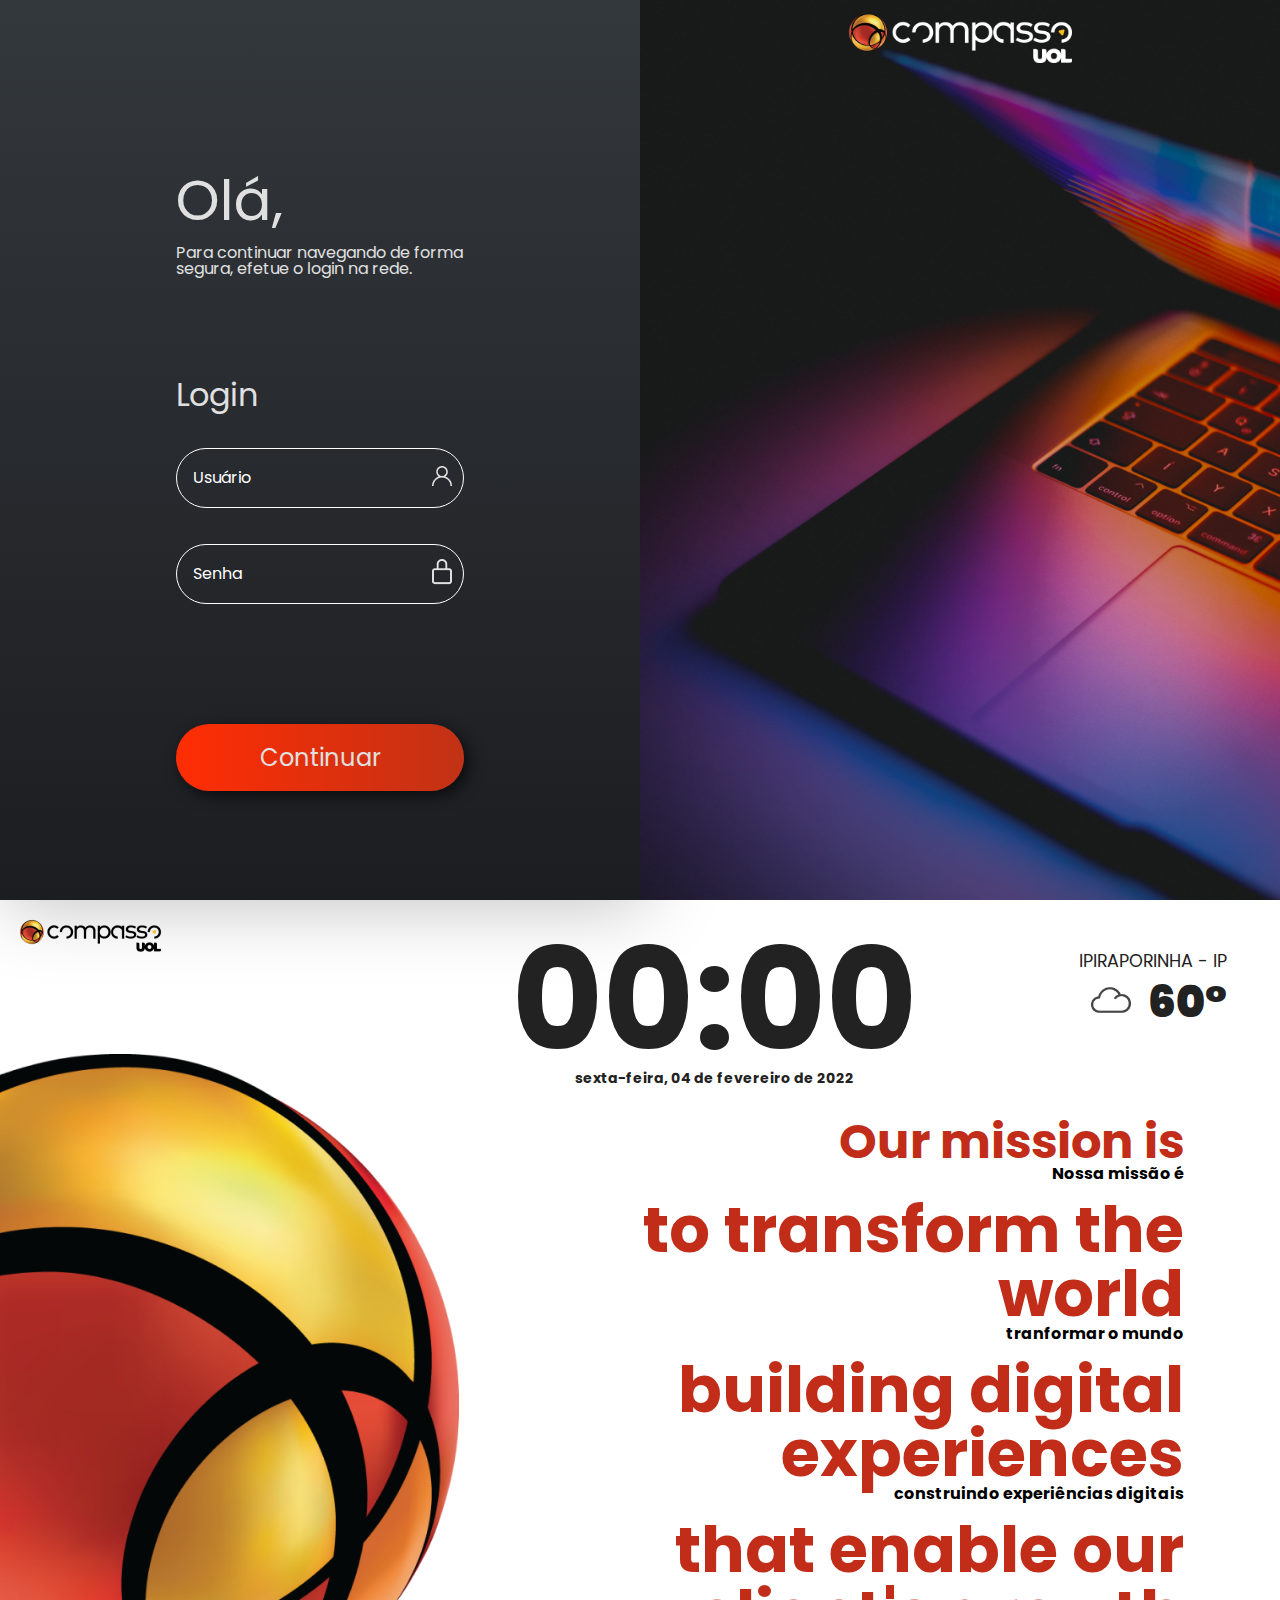
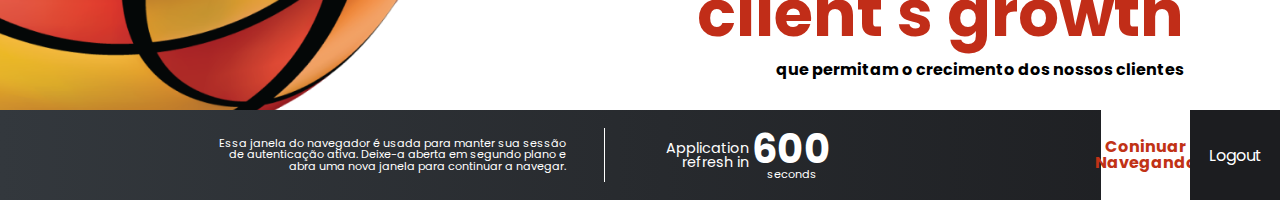
==== index.html @ 87ddc3a5 "Doc: file js added" ====
<!DOCTYPE html>
<html lang="pt-br">
    <head>
        <meta charset="UTF-8">
        <meta http-equiv="X-UA-Compatible" content="IE=edge">
        <meta name="viewport" content="width=device-width, initial-scale=1.0">
        <link rel="icon" type="image/png" href="./assets/icon_compass.png">
        <link rel="stylesheet" href="index.css">
        <script type="module" src="index.js" defer></script>
        <title>Login - First Project</title>
    </head>
    <body>
        <main>
            <section id="login-page">
                <div id="container-left">
                    <div id="content-container-left">
                        <div id="box-greeting">
                            <div id="content-greeting">
                                <h1>Olá,</h1>
                                <p>Para continuar navegando de forma<br>segura, efetue o login na rede.</p>
                            </div>
                        </div>
                        <div id="container-login">
                            <h2>Login</h2>
                            <div class="box-input-login-page">
                                <input type="text" id="input-text" class="input-login-page" required placeholder="Usuário">
                                <div>
                                    <img src="./assets/logo_user.png" alt="Ícone Usuário">
                                </div>
                            </div>
                            <div class="box-input-login-page">
                                <input type="password" id="input-password" class="input-login-page" required placeholder="Senha">
                                <div>
                                    <img src="./assets/logo_password.png" alt="Ícone Senha">
                                </div>
                            </div>

                            <div id="message-error">
                                <p>Ops, usuário ou senha inválidos. Tente novamente!</p>
                            </div>
                            <div id="box-button-continue">
                                <button id="button-continue">Continuar</button>
                            </div>
                        </div>
                    </div>
                </div>
                <div id="container-right">
                    <div id="white-logo">
                        <img src="./assets/white_logo.png" alt="Logo branca da Compass">
                    </div>
                </div>
            </section>
            <section id="home-page">
                <div id="content-main-home-page">    
                    <div id="container-left-home"> 
                        <div id="box-logo-compass"> 
                            <img src="./assets/black_logo.png" alt="Logo preta da Compass">
                        </div>
                        <div id="big-box-icon-compass">
                            <img src="./assets/bola_logo_compass.png" alt="Logo principal da Compass">
                        </div>
                    </div>
                    <div id="container-right-home">
                        <div id="box-clock-weather"> 
                            <div id="clock">
                                <h1>00:00</h1>
                                <p>sexta-feira, 04 de fevereiro de 2022</p>
                            </div>

                            <div id="weather"> 
                                <div id="weather-city-state">
                                    <p>IPIRAPORINHA - IP</p>
                                </div>
                                <div id="weather-data">
                                    <div id="weather-icon"> 
                                        <img src="assets/cloud.png">
                                    </div>
                                    <div id="weather-temperature">
                                        <p>60°</p>
                                    </div>
                                </div>
                            </div>
                            
                        </div>
                        <div id="box-paragraph">    
                            <div class="box-paragraph-main"> 
                                <h2 id="paragraph-mission">Our mission is</h2>
                                <p class="paragraph-simple">Nossa missão é</p>
                            </div>
                            <div class="box-paragraph-main"> 
                                <h2 class="paragraph-main">to transform the world</h2>
                                <p class="paragraph-simple">tranformar o mundo</p>
                            </div>
                            <div class="box-paragraph-main"> 
                                <h2 class="paragraph-main"> building digital experiences</h2>
                                <p class="paragraph-simple">construindo experiências digitais</p>
                            </div>
                            <div class="box-paragraph-main"> 
                                <h2 class="paragraph-main">that enable our client's growth</h2>
                                <p id="paragraph-growth-customers" class="paragraph-simple">que permitam o crecimento dos nossos clientes</p>
                            </div>
                        </div>
                    </div>
                </div>
                <div id="container-footer">
                    <div id="box-paragraph-footer">
                        <p>Essa janela do navegador é usada para manter sua sessão de autenticação ativa. 
                        Deixe-a aberta em segundo plano e abra uma nova janela para continuar a navegar.
                        </p>
                    </div>
                    <div id="side-bar-footer"></div>
                    <div id="box-footer-refresh">
                        <p>Application refresh in</p>
                    </div>
                    <div id="box-seconds">
                        <h2 id="footer-seconds">600</h2>
                        <p>seconds</p>
                    </div>
                    <div id="box-continue-sailing">
                        <p>Coninuar<br>Navegando</p>
                    </div>
                    <div id="box-logout">
                        <button>Logout</button>
                    </div>
                </div>
            </section>
        </main>
    </body>
</html>
---- index.css ----
@import url("./styles/reset.css");
@import url('https://fonts.googleapis.com/css2?family=Amatic+SC&family=Poppins:wght@300&family=Rajdhani:wght@300&display=swap');@import url("./styles/globalStyle.css");
@import url("./styles/contentLoginPage.css");
@import url("./styles/inputLoginPage.css");
@import url("./styles/buttonContinue.css");
@import url("./styles/contentHomePage.css");
@import url("./styles/clockHomePage.css");
@import url("./styles/weatherHomePage.css");
@import url("./styles/paragraphHome.css");
@import url("./styles/footerHomePage.css");
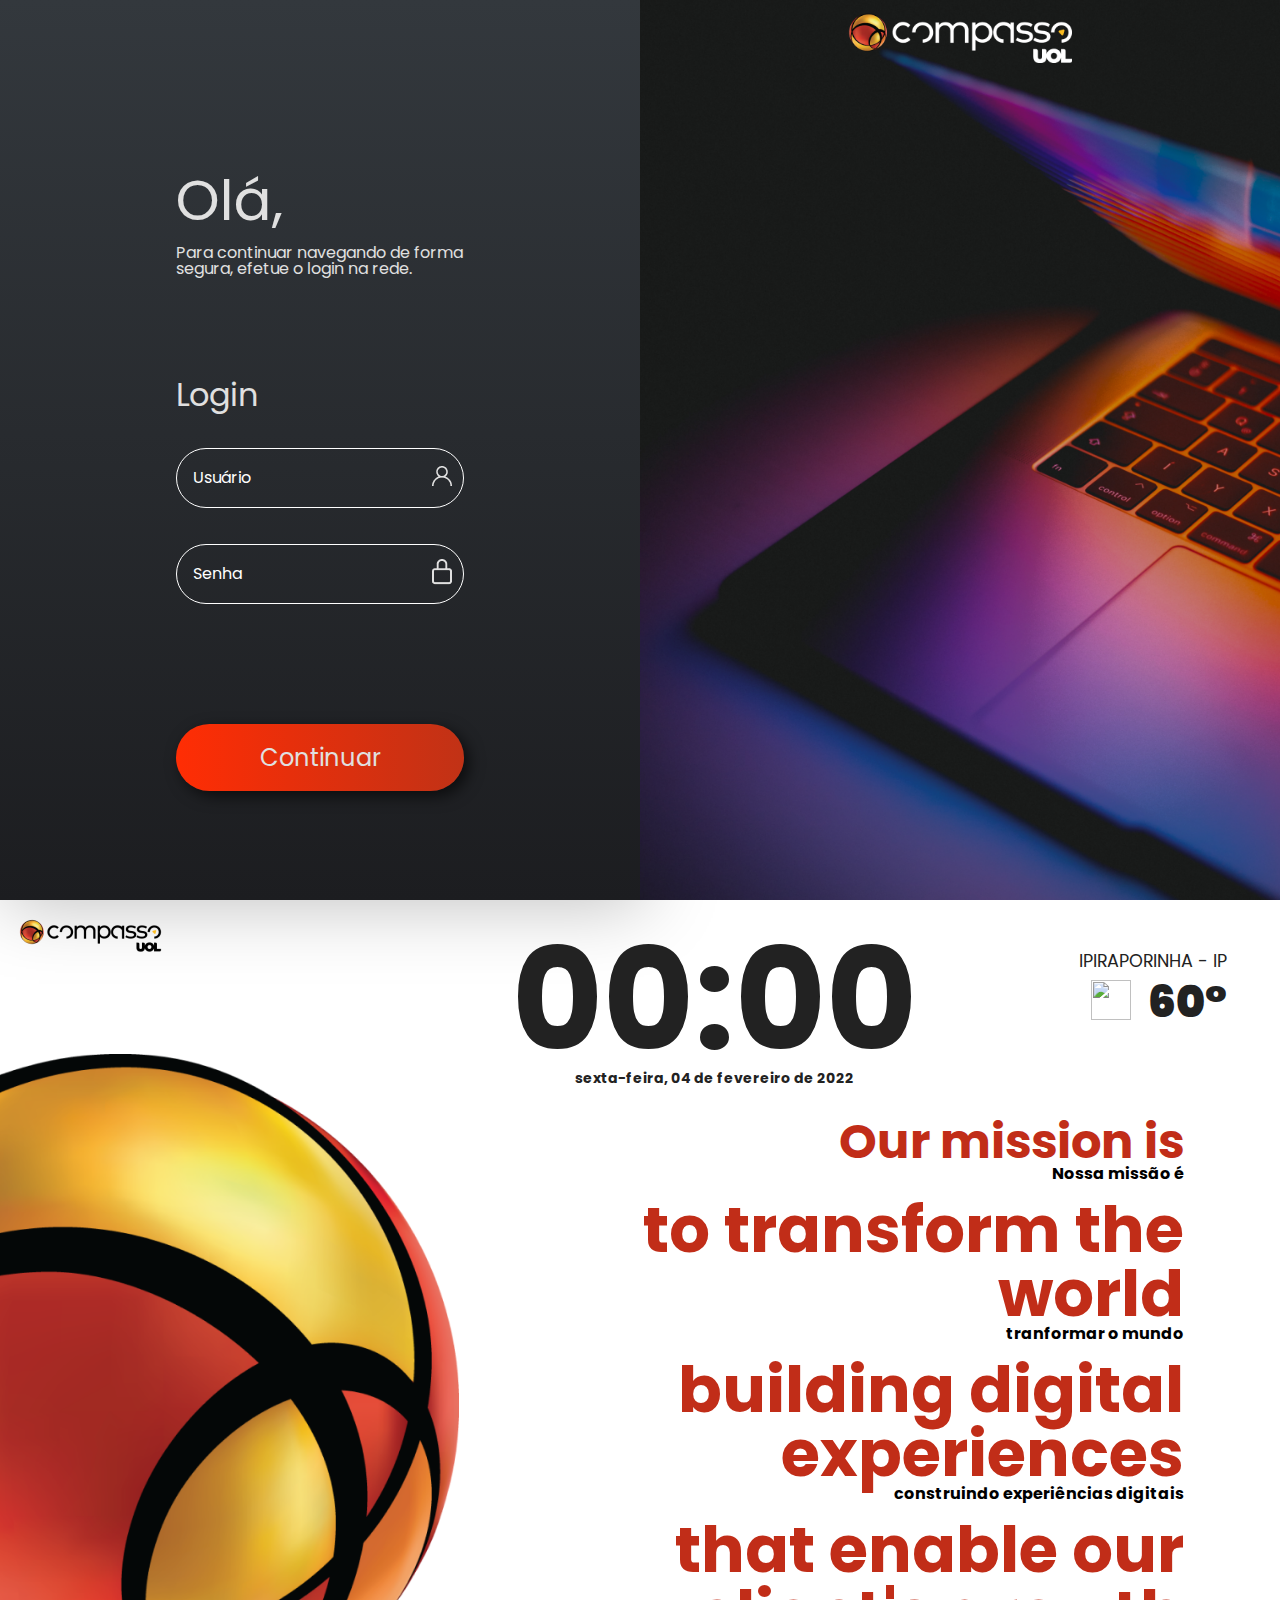
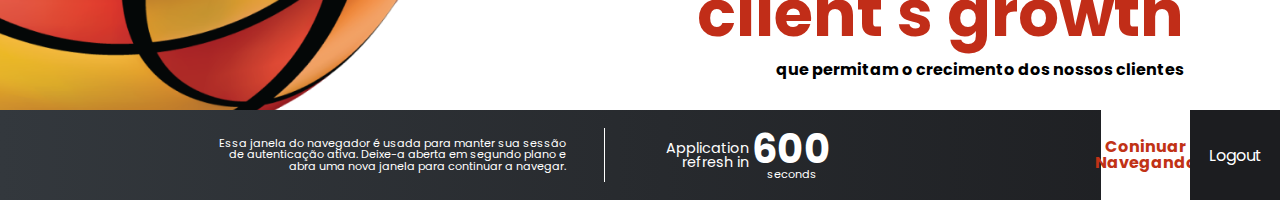
==== commit 3015447b: "Feat: weather js completed" ====
--- a/index.html
+++ b/index.html
@@ -73,7 +73,7 @@
                                 </div>
                                 <div id="weather-data">
                                     <div id="weather-icon"> 
-                                        <img src="assets/cloud.png">
+                                        <img src="">
                                     </div>
                                     <div id="weather-temperature">
                                         <p>60°</p>
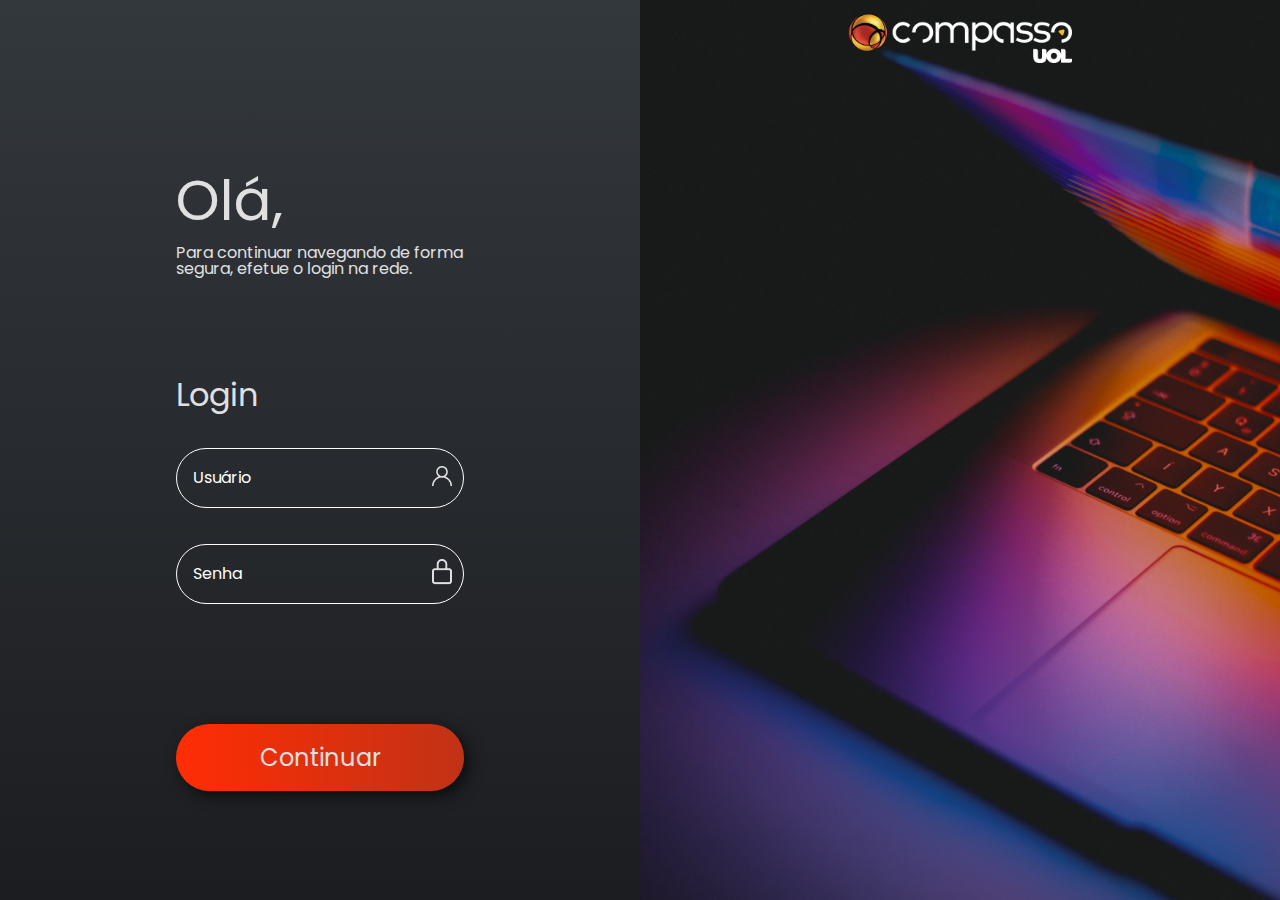
==== commit 969822c4: "Style: updated homepage paragraph style" ====
--- a/index.html
+++ b/index.html
@@ -34,7 +34,6 @@
                                     <img src="./assets/logo_password.png" alt="Ícone Senha">
                                 </div>
                             </div>
-
                             <div id="message-error">
                                 <p>Ops, usuário ou senha inválidos. Tente novamente!</p>
                             </div>
@@ -66,7 +65,6 @@
                                 <h1>00:00</h1>
                                 <p>sexta-feira, 04 de fevereiro de 2022</p>
                             </div>
-
                             <div id="weather"> 
                                 <div id="weather-city-state">
                                     <p>IPIRAPORINHA - IP</p>
@@ -80,22 +78,21 @@
                                     </div>
                                 </div>
                             </div>
-                            
                         </div>
                         <div id="box-paragraph">    
-                            <div class="box-paragraph-main"> 
+                            <div> 
                                 <h2 id="paragraph-mission">Our mission is</h2>
                                 <p class="paragraph-simple">Nossa missão é</p>
                             </div>
-                            <div class="box-paragraph-main"> 
+                            <div> 
                                 <h2 class="paragraph-main">to transform the world</h2>
                                 <p class="paragraph-simple">tranformar o mundo</p>
                             </div>
-                            <div class="box-paragraph-main"> 
+                            <div> 
                                 <h2 class="paragraph-main"> building digital experiences</h2>
                                 <p class="paragraph-simple">construindo experiências digitais</p>
                             </div>
-                            <div class="box-paragraph-main"> 
+                            <div> 
                                 <h2 class="paragraph-main">that enable our client's growth</h2>
                                 <p id="paragraph-growth-customers" class="paragraph-simple">que permitam o crecimento dos nossos clientes</p>
                             </div>
@@ -126,4 +123,4 @@
             </section>
         </main>
     </body>
-</html>
+</html>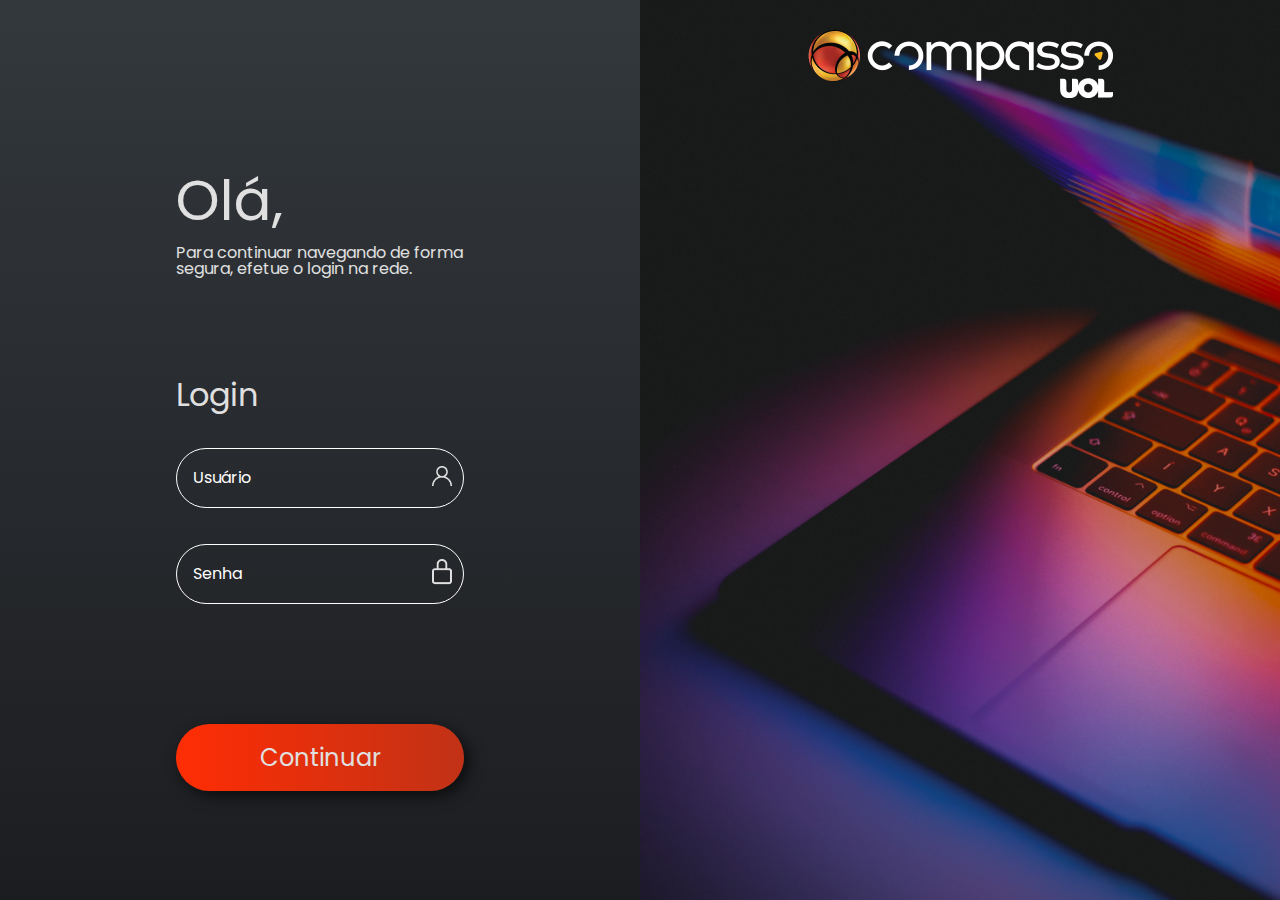
==== commit bc48ad5a: "Feat: editing media querie CSS" ====
--- a/index.html
+++ b/index.html
@@ -16,6 +16,7 @@
                     <div id="content-container-left">
                         <div id="box-greeting">
                             <div id="content-greeting">
+                                <img id="white-logo-mobile" src="./assets/white_logo.png" alt="Logo branca da Compass">
                                 <h1>Olá,</h1>
                                 <p>Para continuar navegando de forma<br>segura, efetue o login na rede.</p>
                             </div>
--- a/index.css
+++ b/index.css
@@ -7,4 +7,5 @@
 @import url("./styles/clockHomePage.css");
 @import url("./styles/weatherHomePage.css");
 @import url("./styles/paragraphHome.css");
-@import url("./styles/footerHomePage.css");+@import url("./styles/footerHomePage.css");
+@import url("./styles/mediaQuerie.css");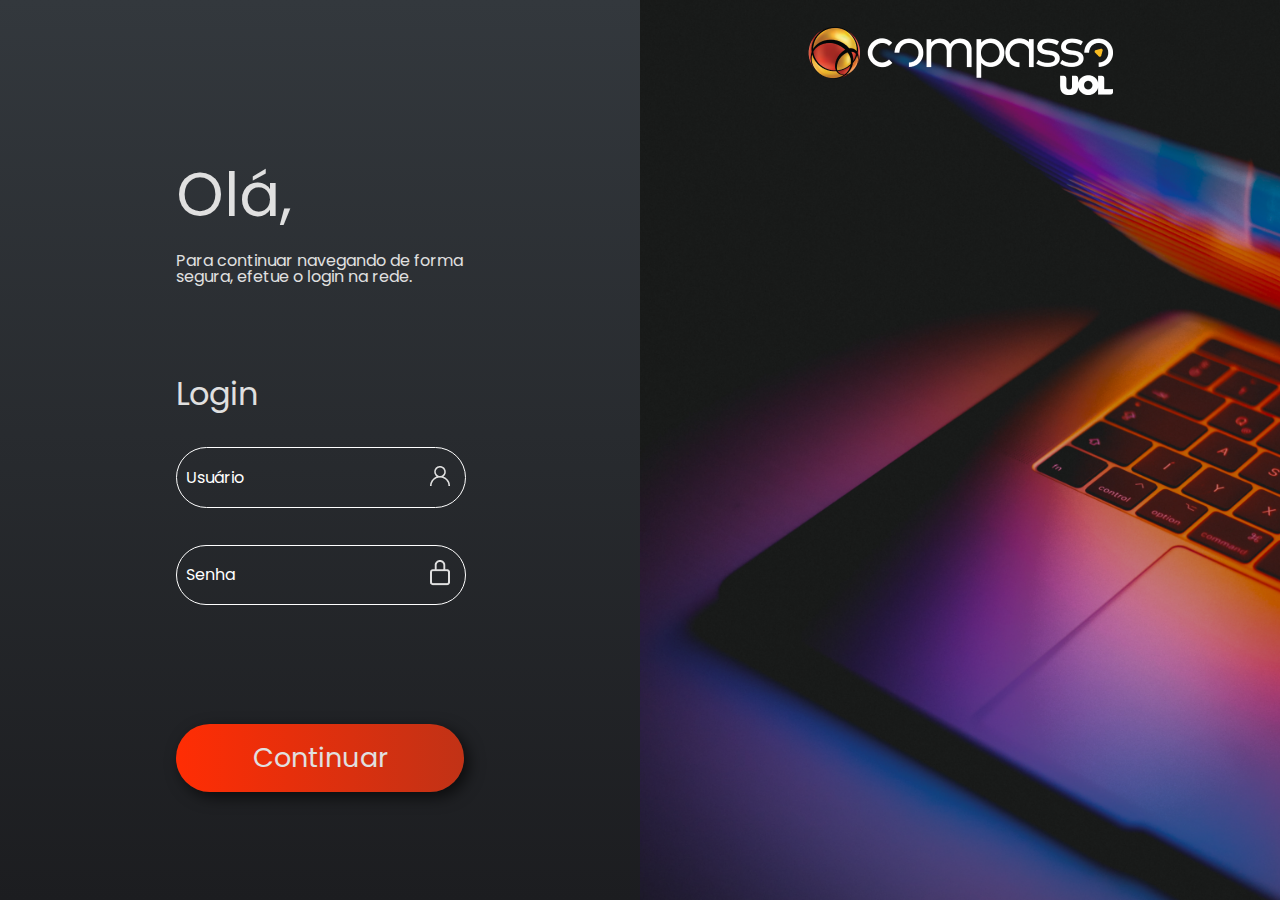
==== commit e5762394: "Feat: midia querie completed" ====
--- a/index.html
+++ b/index.html
@@ -9,30 +9,30 @@
         <script type="module" src="index.js" defer></script>
         <title>Login - First Project</title>
     </head>
-    <body>
+    <body onselectstart="return false"> 
         <main>
             <section id="login-page">
                 <div id="container-left">
                     <div id="content-container-left">
                         <div id="box-greeting">
                             <div id="content-greeting">
-                                <img id="white-logo-mobile" src="./assets/white_logo.png" alt="Logo branca da Compass">
+                                <img draggable="false" id="white-logo-mobile" src="./assets/white_logo.png" alt="Logo branca da Compass">
                                 <h1>Olá,</h1>
                                 <p>Para continuar navegando de forma<br>segura, efetue o login na rede.</p>
                             </div>
                         </div>
                         <div id="container-login">
                             <h2>Login</h2>
-                            <div class="box-input-login-page">
+                            <div id="textInput" class="box-input-login-page">
                                 <input type="text" id="input-text" class="input-login-page" required placeholder="Usuário">
                                 <div>
-                                    <img src="./assets/logo_user.png" alt="Ícone Usuário">
+                                    <img draggable="false" src="./assets/logo_user.png" alt="Ícone Usuário">
                                 </div>
                             </div>
-                            <div class="box-input-login-page">
+                            <div id="passwordInput" class="box-input-login-page">
                                 <input type="password" id="input-password" class="input-login-page" required placeholder="Senha">
                                 <div>
-                                    <img src="./assets/logo_password.png" alt="Ícone Senha">
+                                    <img draggable="false" src="./assets/logo_password.png" alt="Ícone Senha">
                                 </div>
                             </div>
                             <div id="message-error">
@@ -46,7 +46,7 @@
                 </div>
                 <div id="container-right">
                     <div id="white-logo">
-                        <img src="./assets/white_logo.png" alt="Logo branca da Compass">
+                        <img draggable="false" src="./assets/white_logo.png" alt="Logo branca da Compass">
                     </div>
                 </div>
             </section>
@@ -54,10 +54,10 @@
                 <div id="content-main-home-page">    
                     <div id="container-left-home"> 
                         <div id="box-logo-compass"> 
-                            <img src="./assets/black_logo.png" alt="Logo preta da Compass">
+                            <img draggable="false" src="./assets/black_logo.png" alt="Logo preta da Compass">
                         </div>
                         <div id="big-box-icon-compass">
-                            <img src="./assets/bola_logo_compass.png" alt="Logo principal da Compass">
+                            <img draggable="false" src="./assets/bola_logo_compass.png" alt="Logo principal da Compass">
                         </div>
                     </div>
                     <div id="container-right-home">
@@ -72,7 +72,7 @@
                                 </div>
                                 <div id="weather-data">
                                     <div id="weather-icon"> 
-                                        <img src="">
+                                        <img draggable="false" src="">
                                     </div>
                                     <div id="weather-temperature">
                                         <p>60°</p>
@@ -81,21 +81,15 @@
                             </div>
                         </div>
                         <div id="box-paragraph">    
-                            <div> 
-                                <h2 id="paragraph-mission">Our mission is</h2>
-                                <p class="paragraph-simple">Nossa missão é</p>
-                            </div>
-                            <div> 
-                                <h2 class="paragraph-main">to transform the world</h2>
-                                <p class="paragraph-simple">tranformar o mundo</p>
-                            </div>
-                            <div> 
-                                <h2 class="paragraph-main"> building digital experiences</h2>
-                                <p class="paragraph-simple">construindo experiências digitais</p>
-                            </div>
-                            <div> 
-                                <h2 class="paragraph-main">that enable our client's growth</h2>
-                                <p id="paragraph-growth-customers" class="paragraph-simple">que permitam o crecimento dos nossos clientes</p>
+                            <div id="paragraph"> 
+                                <h2>Our mission is</h2>
+                                <p>Nossa missão é</p>
+                                <h3>to transform the world</h3>
+                                <p>tranformar o mundo</p>
+                                <h3> building digital experiences</h3>
+                                <p>construindo experiências digitais</p>
+                                <h3 >that enable our client's growth</h3>
+                                <p>que permitam o crecimento dos nossos clientes</p>
                             </div>
                         </div>
                     </div>
--- a/index.css
+++ b/index.css
@@ -1,5 +1,6 @@
 @import url("./styles/reset.css");
-@import url('https://fonts.googleapis.com/css2?family=Amatic+SC&family=Poppins:wght@300&family=Rajdhani:wght@300&display=swap');@import url("./styles/globalStyle.css");
+@import url('https://fonts.googleapis.com/css2?family=Amatic+SC&family=Poppins:wght@300&family=Rajdhani:wght@300&display=swap');
+@import url("./styles/globalStyle.css");
 @import url("./styles/contentLoginPage.css");
 @import url("./styles/inputLoginPage.css");
 @import url("./styles/buttonContinue.css");
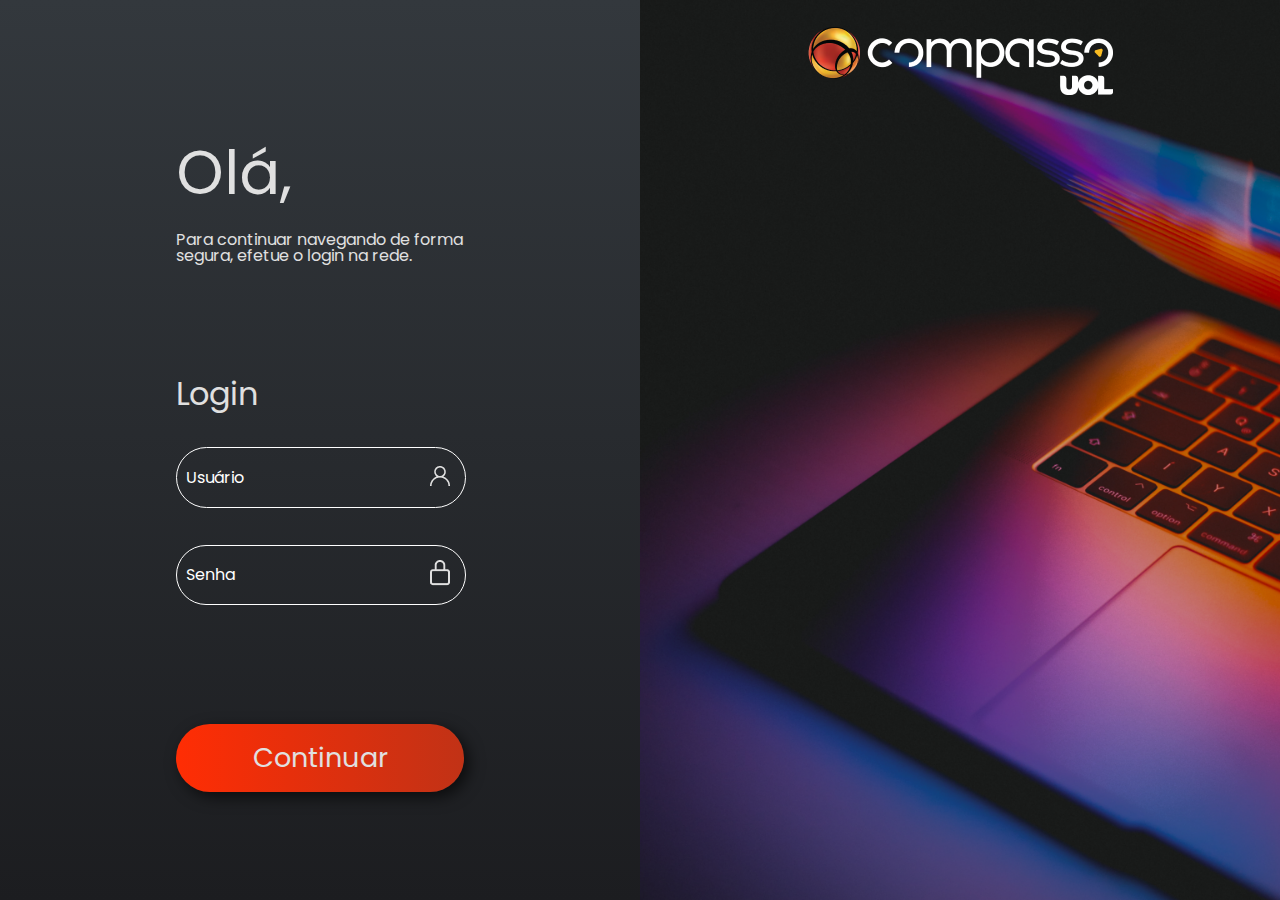
==== commit 142def4a: "Fix: bug fixed on homepage" ====
--- a/index.html
+++ b/index.html
@@ -1,5 +1,5 @@
 <!DOCTYPE html>
-<html lang="pt-br">
+<html lang="en">
     <head>
         <meta charset="UTF-8">
         <meta http-equiv="X-UA-Compatible" content="IE=edge">
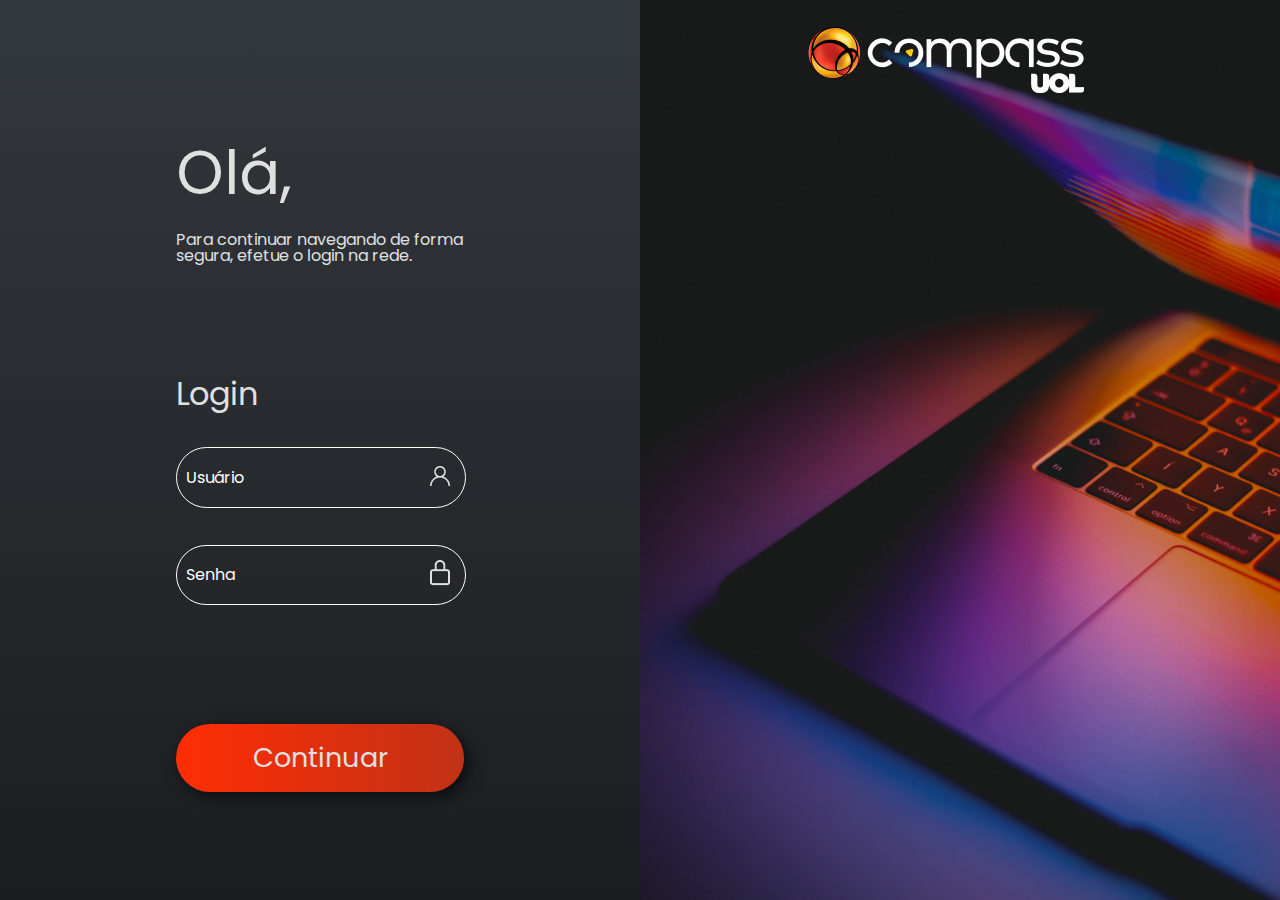
==== commit ddf371ac: "Fix: changed img on homepage and loginpage" ====
--- a/index.html
+++ b/index.html
@@ -24,13 +24,13 @@
                         <div id="container-login">
                             <h2>Login</h2>
                             <div id="textInput" class="box-input-login-page">
-                                <input type="text" id="input-text" class="input-login-page" required placeholder="Usuário">
+                                <input autocomplete="off" type="text" id="input-text" class="input-login-page" required placeholder="Usuário">
                                 <div>
                                     <img draggable="false" src="./assets/logo_user.png" alt="Ícone Usuário">
                                 </div>
                             </div>
                             <div id="passwordInput" class="box-input-login-page">
-                                <input type="password" id="input-password" class="input-login-page" required placeholder="Senha">
+                                <input autocomplete="off" type="password" id="input-password" class="input-login-page" required placeholder="Senha">
                                 <div>
                                     <img draggable="false" src="./assets/logo_password.png" alt="Ícone Senha">
                                 </div>
